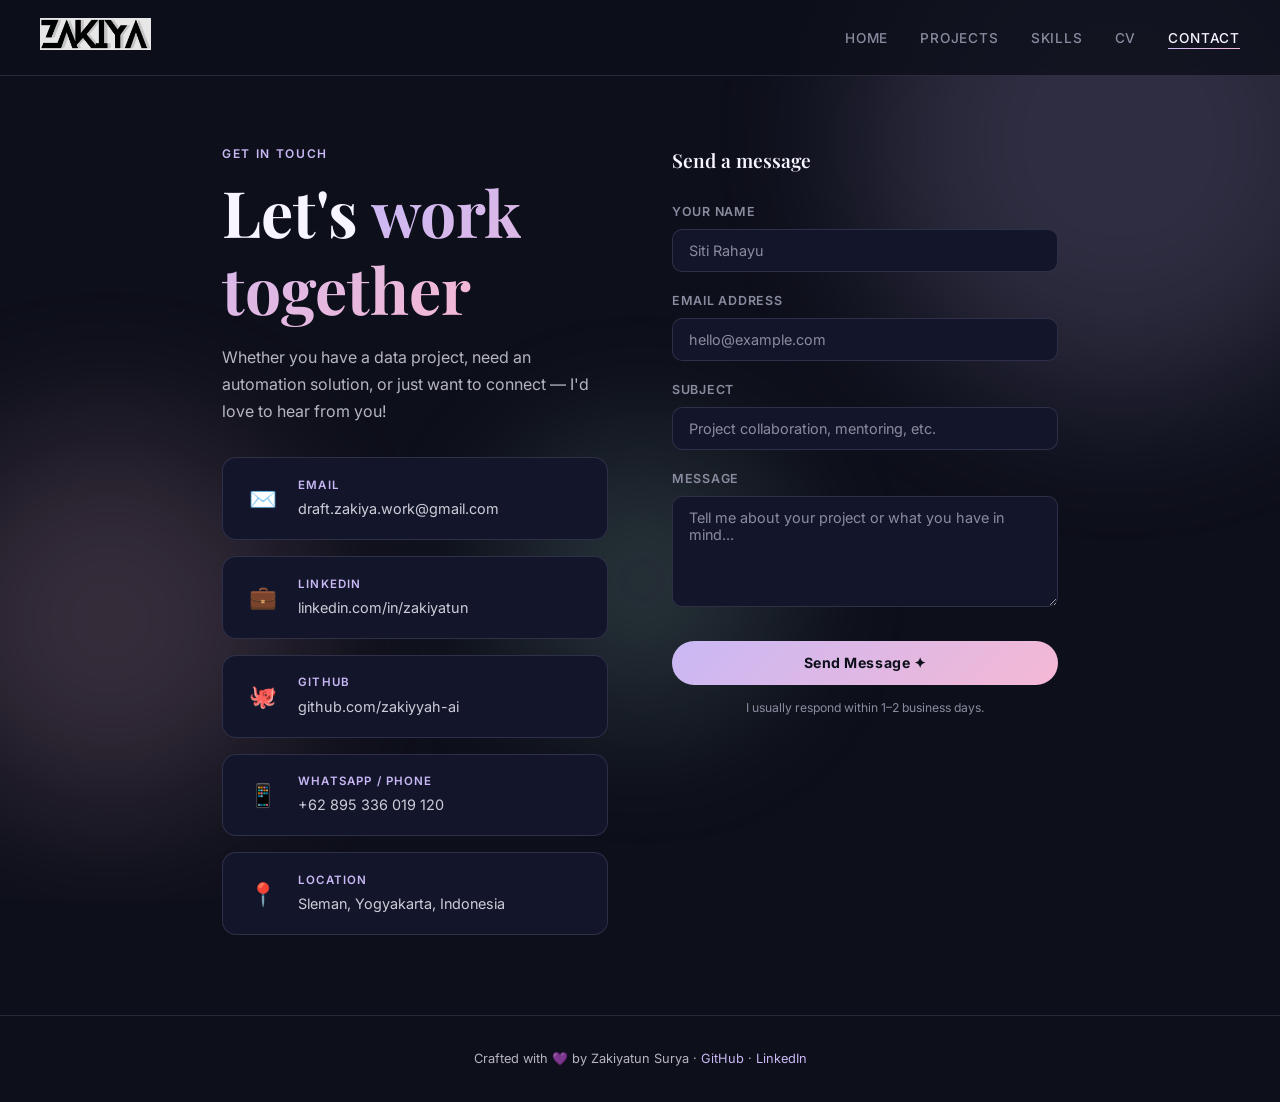
==== contact.html @ 3cfeb1b8 "Add files via upload" ====
<!DOCTYPE html>
<html lang="en">
<head>
  <meta charset="UTF-8">
  <meta name="viewport" content="width=device-width, initial-scale=1.0">
  <title>Contact — Zakiyatun Surya</title>
  <link rel="stylesheet" href="style.css">
  <style>
    .contact-wrap {
      max-width: 900px;
      margin: 0 auto;
      padding: 4rem 2rem 5rem;
      display: grid;
      grid-template-columns: 1fr 1fr;
      gap: 4rem;
      align-items: start;
    }

    .contact-left h1 { margin-bottom: 1rem; }
    .contact-left p { margin-bottom: 2rem; }

    .contact-links { display: flex; flex-direction: column; gap: 1rem; }
    .contact-link {
      display: flex;
      align-items: center;
      gap: 1rem;
      background: var(--card);
      border: 1px solid var(--border);
      border-radius: 14px;
      padding: 1.1rem 1.3rem;
      text-decoration: none;
      color: var(--white);
      transition: border-color 0.25s, transform 0.2s;
    }
    .contact-link:hover {
      border-color: rgba(201, 184, 245, 0.45);
      transform: translateX(4px);
    }
    .contact-link-icon {
      font-size: 1.4rem;
      width: 2.4rem;
      text-align: center;
    }
    .contact-link-info {}
    .contact-link-label {
      font-size: 0.72rem;
      font-weight: 600;
      letter-spacing: 0.1em;
      text-transform: uppercase;
      color: var(--lavender);
      margin-bottom: 0.1rem;
    }
    .contact-link-val {
      font-size: 0.9rem;
      color: rgba(247,245,255,0.82);
    }

    /* form side */
    .contact-right {}
    .form-title {
      font-family: 'Playfair Display', serif;
      font-size: 1.2rem;
      font-weight: 600;
      margin-bottom: 1.5rem;
    }
    .form-field { margin-bottom: 1.1rem; }
    .form-field label {
      display: block;
      font-size: 0.78rem;
      font-weight: 600;
      letter-spacing: 0.06em;
      text-transform: uppercase;
      color: var(--muted);
      margin-bottom: 0.45rem;
    }
    .form-field input,
    .form-field textarea {
      width: 100%;
      background: var(--card);
      border: 1px solid var(--border);
      border-radius: 10px;
      padding: 0.75rem 1rem;
      color: var(--white);
      font-family: 'Inter', sans-serif;
      font-size: 0.9rem;
      transition: border-color 0.2s;
      outline: none;
      resize: vertical;
    }
    .form-field input:focus,
    .form-field textarea:focus {
      border-color: rgba(201, 184, 245, 0.5);
    }
    .form-field input::placeholder,
    .form-field textarea::placeholder { color: var(--muted); }

    .form-submit {
      width: 100%;
      padding: 0.85rem;
      background: linear-gradient(135deg, var(--lavender), var(--pink));
      color: var(--navy);
      border: none;
      border-radius: 40px;
      font-family: 'Inter', sans-serif;
      font-size: 0.88rem;
      font-weight: 700;
      letter-spacing: 0.04em;
      cursor: pointer;
      transition: opacity 0.2s, transform 0.2s;
      margin-top: 0.5rem;
    }
    .form-submit:hover { opacity: 0.88; transform: translateY(-2px); }

    .form-note {
      font-size: 0.76rem;
      color: var(--muted);
      text-align: center;
      margin-top: 0.8rem;
    }

    .success-msg {
      display: none;
      background: rgba(184, 245, 228, 0.08);
      border: 1px solid rgba(184, 245, 228, 0.3);
      border-radius: 12px;
      padding: 1.2rem;
      text-align: center;
      color: var(--mint);
      font-size: 0.9rem;
      margin-top: 1rem;
    }

    @media (max-width: 700px) {
      .contact-wrap { grid-template-columns: 1fr; gap: 3rem; }
    }
  </style>
</head>
<body data-page="contact">
<script src="nav.js"></script>

<main class="page">
  <div class="contact-wrap">

    <!-- Left: info -->
    <div class="contact-left">
      <div class="section-label">Get In Touch</div>
      <h1>Let's <span class="grad">work together</span></h1>
      <p>Whether you have a data project, need an automation solution, or just want to connect — I'd love to hear from you!</p>

      <div class="contact-links">
        <a class="contact-link" href="mailto:draft.zakiya.work@gmail.com">
          <div class="contact-link-icon">✉️</div>
          <div class="contact-link-info">
            <div class="contact-link-label">Email</div>
            <div class="contact-link-val">draft.zakiya.work@gmail.com</div>
          </div>
        </a>

        <a class="contact-link" href="https://www.linkedin.com/in/zakiyatun/" target="_blank">
          <div class="contact-link-icon">💼</div>
          <div class="contact-link-info">
            <div class="contact-link-label">LinkedIn</div>
            <div class="contact-link-val">linkedin.com/in/zakiyatun</div>
          </div>
        </a>

        <a class="contact-link" href="https://github.com/zakiyyah-ai" target="_blank">
          <div class="contact-link-icon">🐙</div>
          <div class="contact-link-info">
            <div class="contact-link-label">GitHub</div>
            <div class="contact-link-val">github.com/zakiyyah-ai</div>
          </div>
        </a>

        <a class="contact-link" href="tel:+62895336019120">
          <div class="contact-link-icon">📱</div>
          <div class="contact-link-info">
            <div class="contact-link-label">WhatsApp / Phone</div>
            <div class="contact-link-val">+62 895 336 019 120</div>
          </div>
        </a>

        <div class="contact-link" style="cursor:default">
          <div class="contact-link-icon">📍</div>
          <div class="contact-link-info">
            <div class="contact-link-label">Location</div>
            <div class="contact-link-val">Sleman, Yogyakarta, Indonesia</div>
          </div>
        </div>
      </div>
    </div>

    <!-- Right: form -->
    <div class="contact-right">
      <div class="form-title">Send a message</div>
      <form id="contactForm" action="https://formspree.io/f/draft.zakiya.work@gmail.com" method="POST">
        <div class="form-field">
          <label for="name">Your Name</label>
          <input type="text" id="name" name="name" placeholder="Siti Rahayu" required>
        </div>
        <div class="form-field">
          <label for="email">Email Address</label>
          <input type="email" id="email" name="email" placeholder="hello@example.com" required>
        </div>
        <div class="form-field">
          <label for="subject">Subject</label>
          <input type="text" id="subject" name="subject" placeholder="Project collaboration, mentoring, etc.">
        </div>
        <div class="form-field">
          <label for="message">Message</label>
          <textarea id="message" name="message" rows="5" placeholder="Tell me about your project or what you have in mind..." required></textarea>
        </div>
        <button type="submit" class="form-submit">Send Message ✦</button>
        <p class="form-note">I usually respond within 1–2 business days.</p>
      </form>
      <div class="success-msg" id="successMsg">
        ✦ Message sent! Thank you for reaching out. I'll get back to you soon.
      </div>
    </div>

  </div>
</main>

<footer>
  <p>Crafted with 💜 by Zakiyatun Surya · <a href="https://github.com/zakiyyah-ai" target="_blank">GitHub</a> · <a href="https://www.linkedin.com/in/zakiyatun/" target="_blank">LinkedIn</a></p>
</footer>

<script>
  // Simple form feedback
  const form = document.getElementById('contactForm');
  const msg = document.getElementById('successMsg');
  form.addEventListener('submit', (e) => {
    // let Formspree handle the actual post; just show success hint on submit
    setTimeout(() => {
      msg.style.display = 'block';
      form.reset();
    }, 800);
  });
</script>
</body>
</html>
---- style.css ----
@import url('https://fonts.googleapis.com/css2?family=Playfair+Display:ital,wght@0,400;0,600;0,700;1,400&family=Inter:wght@300;400;500;600&display=swap');

:root {
  --navy: #0D0F1A;
  --card: #13162A;
  --card2: #1A1D2E;
  --lavender: #C9B8F5;
  --pink: #F5B8D4;
  --mint: #B8F5E4;
  --white: #F7F5FF;
  --muted: #8B8BA0;
  --border: rgba(201, 184, 245, 0.15);
}

*, *::before, *::after { box-sizing: border-box; margin: 0; padding: 0; }

html { scroll-behavior: smooth; }

body {
  background: var(--navy);
  color: var(--white);
  font-family: 'Inter', sans-serif;
  font-size: 16px;
  line-height: 1.7;
  min-height: 100vh;
  overflow-x: hidden;
}

/* ── ORBS ─────────────────────────────── */
.orb-wrap {
  position: fixed;
  inset: 0;
  pointer-events: none;
  z-index: 0;
  overflow: hidden;
}
.orb {
  position: absolute;
  border-radius: 50%;
  filter: blur(80px);
  opacity: 0.18;
  animation: drift 18s ease-in-out infinite alternate;
}
.orb-1 { width: 520px; height: 520px; background: var(--lavender); top: -120px; right: -100px; animation-duration: 20s; }
.orb-2 { width: 380px; height: 380px; background: var(--pink); bottom: 10%; left: -80px; animation-duration: 16s; animation-delay: -6s; }
.orb-3 { width: 260px; height: 260px; background: var(--mint); top: 50%; left: 40%; animation-duration: 24s; animation-delay: -10s; }

@keyframes drift {
  from { transform: translate(0, 0) scale(1); }
  to   { transform: translate(30px, 20px) scale(1.08); }
}

/* ── NAV ──────────────────────────────── */
nav {
  position: fixed;
  top: 0; left: 0; right: 0;
  z-index: 100;
  display: flex;
  align-items: center;
  justify-content: space-between;
  padding: 1.1rem 2.5rem;
  background: rgba(13, 15, 26, 0.82);
  backdrop-filter: blur(14px);
  border-bottom: 1px solid var(--border);
}

.nav-logo img {
  height: 32px;
  width: auto;
  filter: invert(1);
  opacity: 0.9;
  transition: opacity 0.2s;
}
.nav-logo img:hover { opacity: 1; }

.nav-links {
  display: flex;
  gap: 2rem;
  list-style: none;
}

.nav-links a {
  color: var(--muted);
  text-decoration: none;
  font-size: 0.85rem;
  font-weight: 500;
  letter-spacing: 0.06em;
  text-transform: uppercase;
  transition: color 0.2s;
  position: relative;
}
.nav-links a::after {
  content: '';
  position: absolute;
  bottom: -3px; left: 0; right: 0;
  height: 1px;
  background: linear-gradient(90deg, var(--lavender), var(--pink));
  transform: scaleX(0);
  transform-origin: left;
  transition: transform 0.25s;
}
.nav-links a:hover, .nav-links a.active { color: var(--white); }
.nav-links a:hover::after, .nav-links a.active::after { transform: scaleX(1); }

/* ── HAMBURGER ────────────────────────── */
.hamburger {
  display: none;
  flex-direction: column;
  gap: 5px;
  cursor: pointer;
  padding: 4px;
  background: none;
  border: none;
  z-index: 200;
}
.hamburger span {
  display: block;
  width: 24px;
  height: 2px;
  background: var(--lavender);
  border-radius: 2px;
  transition: all 0.3s ease;
}
.hamburger.open span:nth-child(1) { transform: translateY(7px) rotate(45deg); }
.hamburger.open span:nth-child(2) { opacity: 0; }
.hamburger.open span:nth-child(3) { transform: translateY(-7px) rotate(-45deg); }

.mobile-menu {
  display: none;
  position: fixed;
  inset: 0;
  background: rgba(13, 15, 26, 0.97);
  z-index: 99;
  flex-direction: column;
  align-items: center;
  justify-content: center;
  gap: 2.5rem;
  opacity: 0;
  pointer-events: none;
  transition: opacity 0.3s;
}
.mobile-menu.open {
  opacity: 1;
  pointer-events: all;
}
.mobile-menu a {
  color: var(--white);
  text-decoration: none;
  font-family: 'Playfair Display', serif;
  font-size: 2rem;
  font-weight: 600;
  letter-spacing: 0.04em;
  transition: color 0.2s;
  position: relative;
}
.mobile-menu a::after {
  content: '';
  position: absolute;
  bottom: -4px; left: 0; right: 0;
  height: 2px;
  background: linear-gradient(90deg, var(--lavender), var(--pink));
  transform: scaleX(0);
  transform-origin: left;
  transition: transform 0.25s;
}
.mobile-menu a:hover { color: var(--lavender); }
.mobile-menu a:hover::after { transform: scaleX(1); }

/* ── PAGE WRAPPER ─────────────────────── */
.page {
  position: relative;
  z-index: 1;
  padding-top: 80px;
  min-height: 100vh;
}

/* ── SECTION HELPERS ─────────────────── */
.section {
  max-width: 1000px;
  margin: 0 auto;
  padding: 5rem 2rem;
}

.section-label {
  font-size: 0.75rem;
  font-weight: 600;
  letter-spacing: 0.14em;
  text-transform: uppercase;
  color: var(--lavender);
  margin-bottom: 0.6rem;
}

h1, h2 {
  font-family: 'Playfair Display', serif;
  font-weight: 700;
  line-height: 1.2;
}

h1 { font-size: clamp(2.4rem, 6vw, 4rem); }
h2 { font-size: clamp(1.8rem, 4vw, 2.6rem); }
h3 { font-family: 'Playfair Display', serif; font-size: 1.2rem; font-weight: 600; }

p { color: rgba(247, 245, 255, 0.72); }

/* ── GRADIENT TEXT ────────────────────── */
.grad {
  background: linear-gradient(135deg, var(--lavender) 0%, var(--pink) 100%);
  -webkit-background-clip: text;
  -webkit-text-fill-color: transparent;
  background-clip: text;
}

/* ── CARDS ────────────────────────────── */
.card {
  background: var(--card);
  border: 1px solid var(--border);
  border-radius: 16px;
  padding: 1.8rem;
  transition: border-color 0.25s, transform 0.25s;
}
.card:hover {
  border-color: rgba(201, 184, 245, 0.4);
  transform: translateY(-3px);
}

/* ── TAGS ─────────────────────────────── */
.tag {
  display: inline-block;
  background: rgba(201, 184, 245, 0.1);
  border: 1px solid rgba(201, 184, 245, 0.25);
  color: var(--lavender);
  font-size: 0.72rem;
  font-weight: 500;
  letter-spacing: 0.06em;
  padding: 0.25rem 0.7rem;
  border-radius: 20px;
}
.tag.pink {
  background: rgba(245, 184, 212, 0.1);
  border-color: rgba(245, 184, 212, 0.25);
  color: var(--pink);
}

/* ── BUTTONS ──────────────────────────── */
.btn {
  display: inline-flex;
  align-items: center;
  gap: 0.5rem;
  padding: 0.7rem 1.5rem;
  border-radius: 40px;
  font-size: 0.85rem;
  font-weight: 600;
  letter-spacing: 0.04em;
  text-decoration: none;
  cursor: pointer;
  border: none;
  transition: all 0.25s;
}
.btn-primary {
  background: linear-gradient(135deg, var(--lavender), var(--pink));
  color: var(--navy);
}
.btn-primary:hover { opacity: 0.88; transform: translateY(-2px); }
.btn-outline {
  background: transparent;
  border: 1px solid var(--border);
  color: var(--lavender);
}
.btn-outline:hover {
  border-color: var(--lavender);
  background: rgba(201, 184, 245, 0.08);
}

/* ── FOOTER ───────────────────────────── */
footer {
  position: relative;
  z-index: 1;
  border-top: 1px solid var(--border);
  padding: 2rem;
  text-align: center;
  font-size: 0.8rem;
  color: var(--muted);
}
footer a { color: var(--lavender); text-decoration: none; }
footer a:hover { text-decoration: underline; }

/* ── DIVIDER ──────────────────────────── */
.divider {
  height: 1px;
  background: linear-gradient(90deg, transparent, var(--border), transparent);
  margin: 0 2rem;
}

/* ── RESPONSIVE ───────────────────────── */
@media (max-width: 768px) {
  nav { padding: 1rem 1.5rem; }
  .nav-links { display: none; }
  .hamburger { display: flex; }
  .mobile-menu { display: flex; }
  .section { padding: 3.5rem 1.25rem; }
}
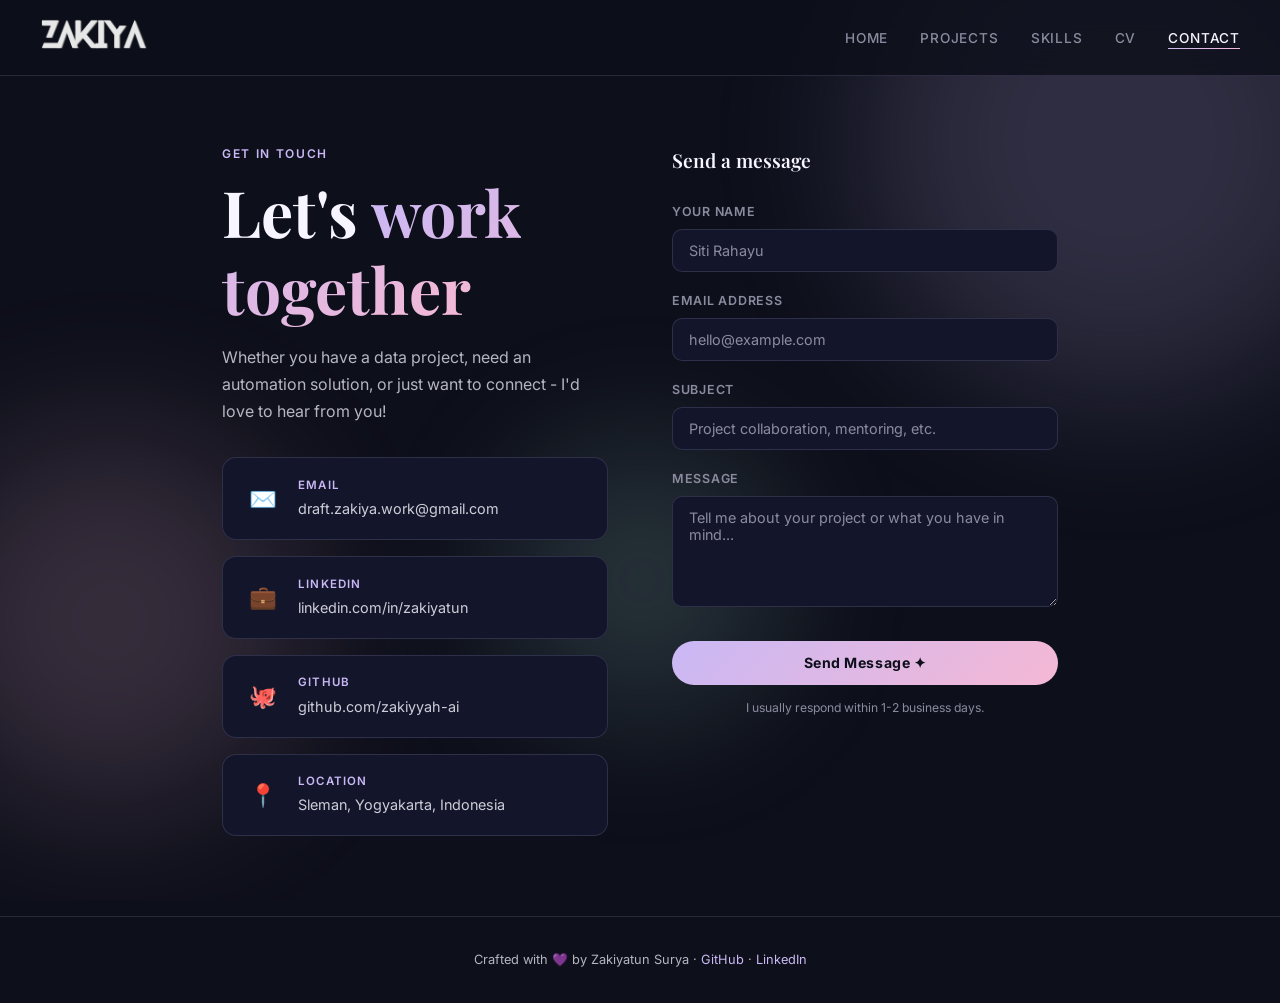
==== commit d936ba74: "Update contact.html" ====
--- a/contact.html
+++ b/contact.html
@@ -3,7 +3,7 @@
 <head>
   <meta charset="UTF-8">
   <meta name="viewport" content="width=device-width, initial-scale=1.0">
-  <title>Contact — Zakiyatun Surya</title>
+  <title>Contact - Zakiyatun Surya</title>
   <link rel="stylesheet" href="style.css">
   <style>
     .contact-wrap {
@@ -145,7 +145,7 @@
     <div class="contact-left">
       <div class="section-label">Get In Touch</div>
       <h1>Let's <span class="grad">work together</span></h1>
-      <p>Whether you have a data project, need an automation solution, or just want to connect — I'd love to hear from you!</p>
+      <p>Whether you have a data project, need an automation solution, or just want to connect - I'd love to hear from you!</p>
 
       <div class="contact-links">
         <a class="contact-link" href="mailto:draft.zakiya.work@gmail.com">
@@ -169,14 +169,6 @@
           <div class="contact-link-info">
             <div class="contact-link-label">GitHub</div>
             <div class="contact-link-val">github.com/zakiyyah-ai</div>
-          </div>
-        </a>
-
-        <a class="contact-link" href="tel:+62895336019120">
-          <div class="contact-link-icon">📱</div>
-          <div class="contact-link-info">
-            <div class="contact-link-label">WhatsApp / Phone</div>
-            <div class="contact-link-val">+62 895 336 019 120</div>
           </div>
         </a>
 
@@ -211,7 +203,7 @@
           <textarea id="message" name="message" rows="5" placeholder="Tell me about your project or what you have in mind..." required></textarea>
         </div>
         <button type="submit" class="form-submit">Send Message ✦</button>
-        <p class="form-note">I usually respond within 1–2 business days.</p>
+        <p class="form-note">I usually respond within 1-2 business days.</p>
       </form>
       <div class="success-msg" id="successMsg">
         ✦ Message sent! Thank you for reaching out. I'll get back to you soon.
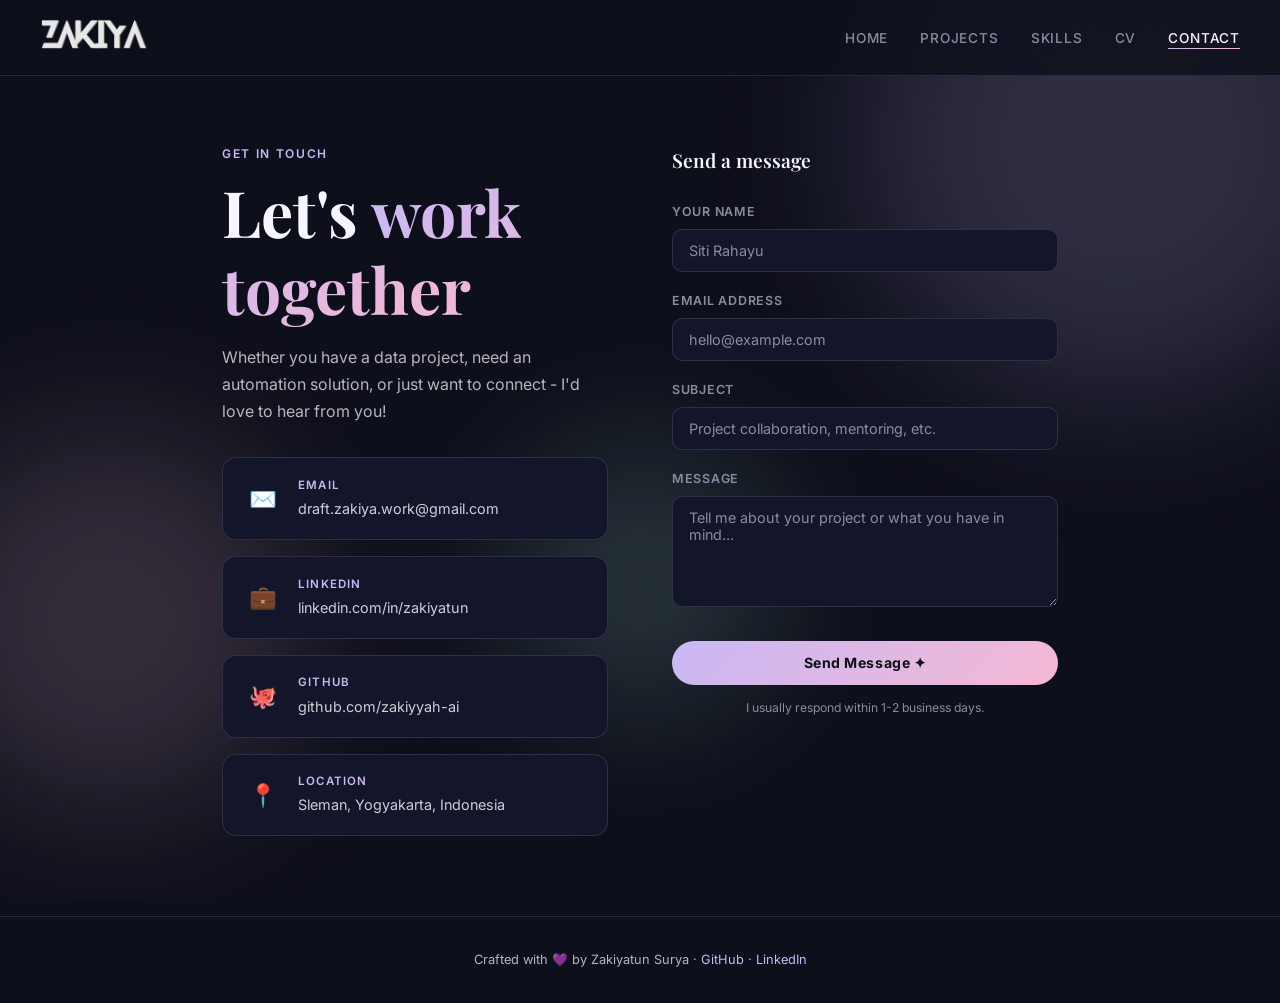
==== commit 5c01bde8: "Update contact.html" ====
--- a/contact.html
+++ b/contact.html
@@ -3,6 +3,8 @@
 <head>
   <meta charset="UTF-8">
   <meta name="viewport" content="width=device-width, initial-scale=1.0">
+  <meta property="og:description" content="Operations Specialist and Automation Enthusiast with experience in Python, Google Apps Script, and Data Analytics." />
+  <link rel="icon" type="image/png" href="favicon.png">
   <title>Contact - Zakiyatun Surya</title>
   <link rel="stylesheet" href="style.css">
   <style>
--- a/style.css
+++ b/style.css
@@ -128,13 +128,20 @@
 .mobile-menu {
   display: none;
   position: fixed;
-  inset: 0;
+  top: 0;
+  left: 0;
+  bottom: 0;
+  width: max-content;
+  min-width: 160px;
   background: rgba(13, 15, 26, 0.97);
+  backdrop-filter: blur(14px);
+  border-right: 1px solid var(--border);
   z-index: 99;
   flex-direction: column;
-  align-items: center;
-  justify-content: center;
-  gap: 2.5rem;
+  align-items: flex-start;
+  justify-content: flex-start;
+  gap: 1.2rem;
+  padding: 100px 2.5rem 2.5rem 1.5rem;
   opacity: 0;
   pointer-events: none;
   transition: opacity 0.3s;
@@ -144,27 +151,30 @@
   pointer-events: all;
 }
 .mobile-menu a {
-  color: var(--white);
+  color: var(--muted);
   text-decoration: none;
-  font-family: 'Playfair Display', serif;
-  font-size: 2rem;
-  font-weight: 600;
-  letter-spacing: 0.04em;
+  font-family: 'Inter', sans-serif;
+  font-size: 1rem;
+  font-weight: 500;
+  letter-spacing: 0.06em;
+  text-transform: uppercase;
   transition: color 0.2s;
   position: relative;
 }
 .mobile-menu a::after {
   content: '';
   position: absolute;
-  bottom: -4px; left: 0; right: 0;
-  height: 2px;
+  bottom: -3px; left: 0; right: 0;
+  height: 1px;
   background: linear-gradient(90deg, var(--lavender), var(--pink));
   transform: scaleX(0);
   transform-origin: left;
   transition: transform 0.25s;
 }
-.mobile-menu a:hover { color: var(--lavender); }
+.mobile-menu a:hover { color: var(--white); }
 .mobile-menu a:hover::after { transform: scaleX(1); }
+.mobile-menu a.active { color: var(--white); }
+.mobile-menu a.active::after { transform: scaleX(1); }
 
 /* ── PAGE WRAPPER ─────────────────────── */
 .page {
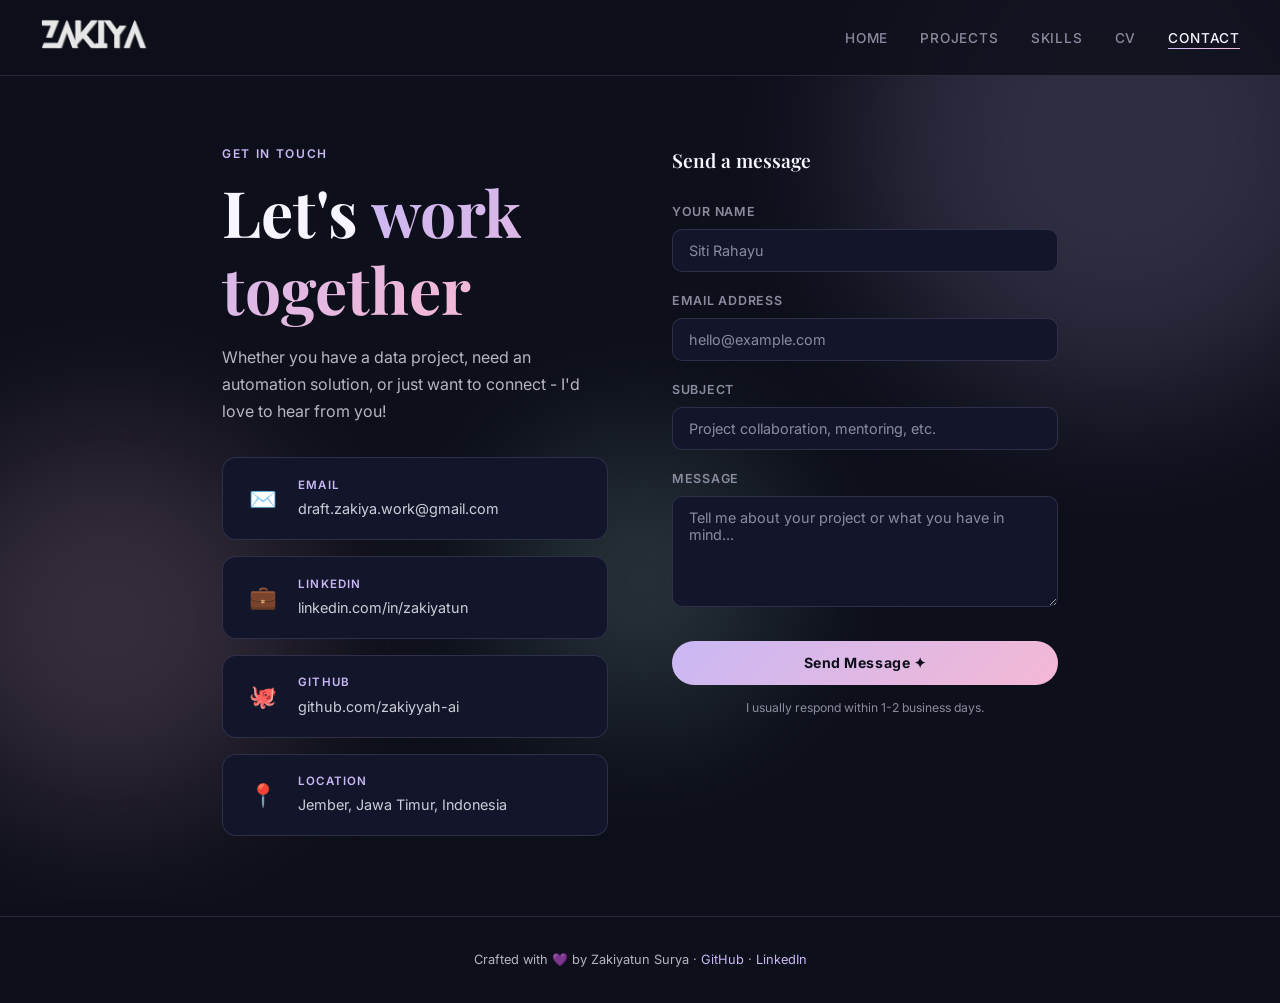
==== commit ace1295a: "Update contact.html" ====
--- a/contact.html
+++ b/contact.html
@@ -5,6 +5,7 @@
   <meta name="viewport" content="width=device-width, initial-scale=1.0">
   <meta property="og:description" content="Operations Specialist and Automation Enthusiast with experience in Python, Google Apps Script, and Data Analytics." />
   <link rel="icon" type="image/png" href="favicon.png">
+  <link rel="apple-touch-icon" href="favicon.png">
   <title>Contact - Zakiyatun Surya</title>
   <link rel="stylesheet" href="style.css">
   <style>
@@ -178,7 +179,7 @@
           <div class="contact-link-icon">📍</div>
           <div class="contact-link-info">
             <div class="contact-link-label">Location</div>
-            <div class="contact-link-val">Sleman, Yogyakarta, Indonesia</div>
+            <div class="contact-link-val">Jember, Jawa Timur, Indonesia</div>
           </div>
         </div>
       </div>
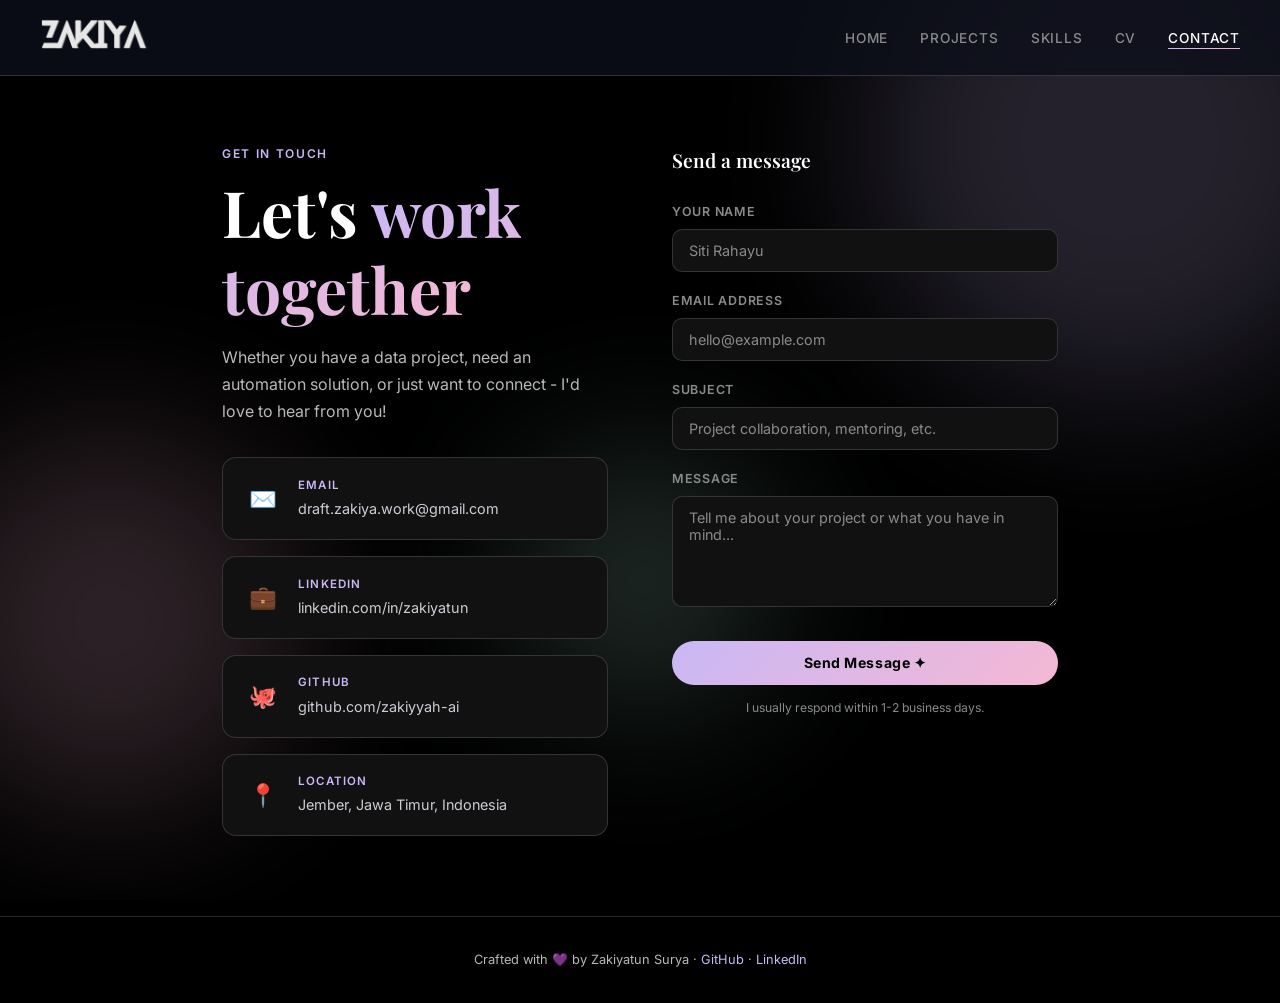
==== commit fe7b2b48: "Update contact.html" ====
--- a/contact.html
+++ b/contact.html
@@ -3,7 +3,12 @@
 <head>
   <meta charset="UTF-8">
   <meta name="viewport" content="width=device-width, initial-scale=1.0">
+  <meta name="description" content="Get in touch with Zakiyatun Surya for data projects, automation solutions, or collaboration opportunities." />
+  <meta property="og:type" content="website" />
+  <meta property="og:title" content="Contact - Zakiyatun Surya" />
   <meta property="og:description" content="Operations Specialist and Automation Enthusiast with experience in Python, Google Apps Script, and Data Analytics." />
+  <meta property="og:url" content="https://zakiyyah-ai.github.io/contact.html" />
+  <meta property="og:image" content="https://zakiyyah-ai.github.io/favicon.png" />
   <link rel="icon" type="image/png" href="favicon.png">
   <link rel="apple-touch-icon" href="favicon.png">
   <title>Contact - Zakiyatun Surya</title>
--- a/style.css
+++ b/style.css
@@ -1,15 +1,15 @@
 @import url('https://fonts.googleapis.com/css2?family=Playfair+Display:ital,wght@0,400;0,600;0,700;1,400&family=Inter:wght@300;400;500;600&display=swap');
 
 :root {
-  --navy: #0D0F1A;
-  --card: #13162A;
-  --card2: #1A1D2E;
+  --navy: #000000;
+  --card: #111111;
+  --card2: #1A1A1A;
   --lavender: #C9B8F5;
   --pink: #F5B8D4;
   --mint: #B8F5E4;
-  --white: #F7F5FF;
-  --muted: #8B8BA0;
-  --border: rgba(201, 184, 245, 0.15);
+  --white: #FFFFFF;
+  --muted: #8A8A8A;
+  --border: rgba(255, 255, 255, 0.15);
 }
 
 *, *::before, *::after { box-sizing: border-box; margin: 0; padding: 0; }
@@ -210,7 +210,7 @@
 h2 { font-size: clamp(1.8rem, 4vw, 2.6rem); }
 h3 { font-family: 'Playfair Display', serif; font-size: 1.2rem; font-weight: 600; }
 
-p { color: rgba(247, 245, 255, 0.72); }
+p { color: rgba(255, 255, 255, 0.72); }
 
 /* ── GRADIENT TEXT ────────────────────── */
 .grad {
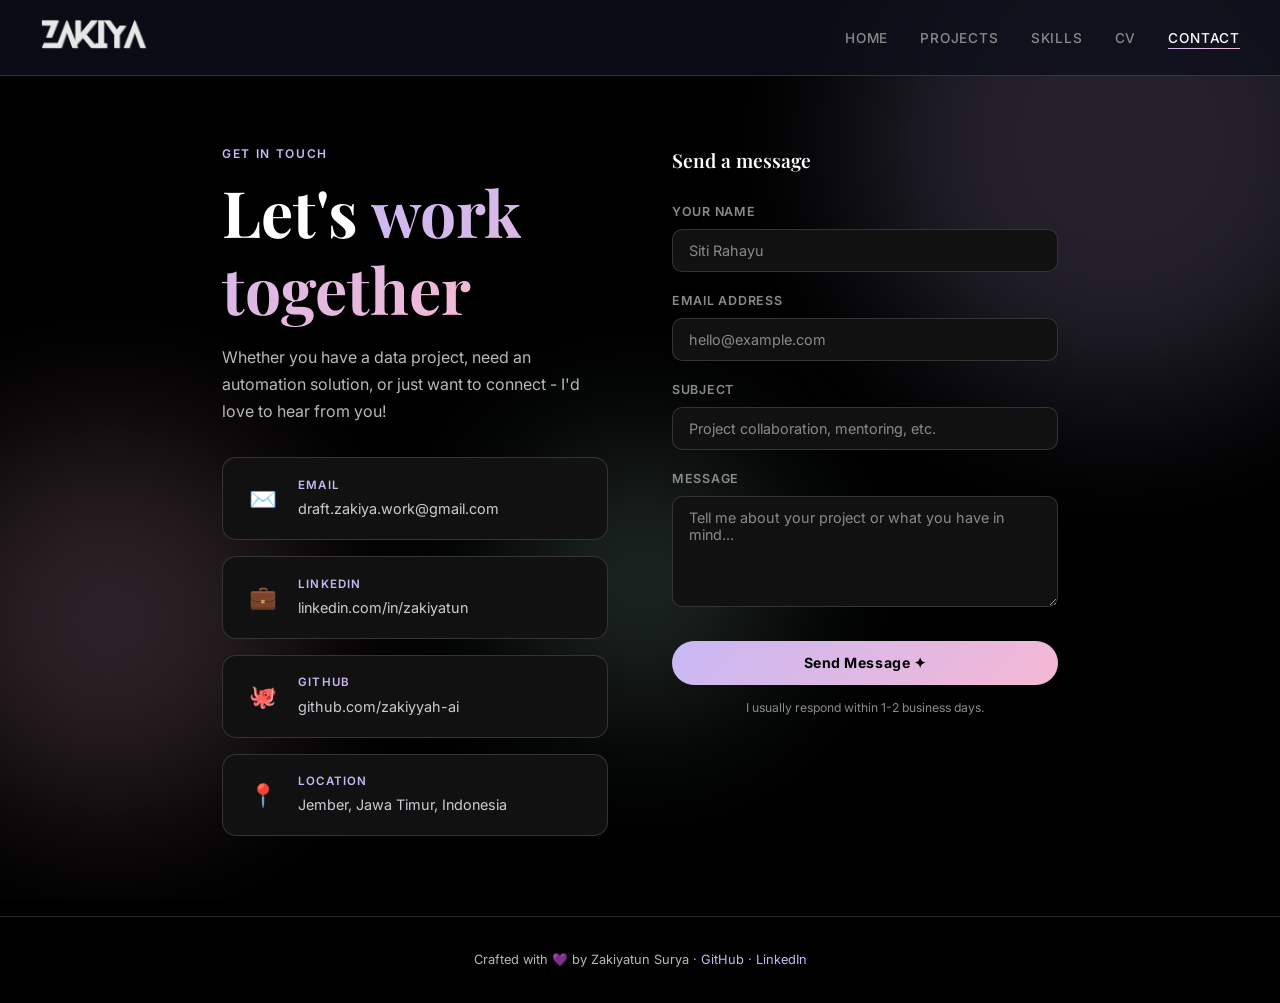
==== commit 0ee62374: "Update contact.html" ====
--- a/contact.html
+++ b/contact.html
@@ -138,6 +138,18 @@
       margin-top: 1rem;
     }
 
+    .error-msg {
+      display: none;
+      background: rgba(245, 184, 184, 0.08);
+      border: 1px solid rgba(245, 184, 184, 0.3);
+      border-radius: 12px;
+      padding: 1.2rem;
+      text-align: center;
+      color: #F5B8B8;
+      font-size: 0.9rem;
+      margin-top: 1rem;
+    }
+
     @media (max-width: 700px) {
       .contact-wrap { grid-template-columns: 1fr; gap: 3rem; }
     }
@@ -193,7 +205,7 @@
     <!-- Right: form -->
     <div class="contact-right">
       <div class="form-title">Send a message</div>
-      <form id="contactForm" action="https://formspree.io/f/draft.zakiya.work@gmail.com" method="POST">
+      <form id="contactForm" action="https://formspree.io/f/xdekznvg" method="POST">
         <div class="form-field">
           <label for="name">Your Name</label>
           <input type="text" id="name" name="name" placeholder="Siti Rahayu" required>
@@ -216,6 +228,9 @@
       <div class="success-msg" id="successMsg">
         ✦ Message sent! Thank you for reaching out. I'll get back to you soon.
       </div>
+      <div class="error-msg" id="errorMsg">
+        ✦ Something went wrong. Please try again, or email me directly at <a href="mailto:draft.zakiya.work@gmail.com" style="color:inherit;text-decoration:underline">draft.zakiya.work@gmail.com</a>.
+      </div>
     </div>
 
   </div>
@@ -226,15 +241,37 @@
 </footer>
 
 <script>
-  // Simple form feedback
   const form = document.getElementById('contactForm');
   const msg = document.getElementById('successMsg');
-  form.addEventListener('submit', (e) => {
-    // let Formspree handle the actual post; just show success hint on submit
-    setTimeout(() => {
-      msg.style.display = 'block';
-      form.reset();
-    }, 800);
+  const errMsg = document.getElementById('errorMsg');
+  const submitBtn = form.querySelector('.form-submit');
+
+  form.addEventListener('submit', async (e) => {
+    e.preventDefault();
+    msg.style.display = 'none';
+    errMsg.style.display = 'none';
+    submitBtn.disabled = true;
+    submitBtn.textContent = 'Sending...';
+
+    try {
+      const response = await fetch(form.action, {
+        method: 'POST',
+        body: new FormData(form),
+        headers: { 'Accept': 'application/json' }
+      });
+
+      if (response.ok) {
+        msg.style.display = 'block';
+        form.reset();
+      } else {
+        errMsg.style.display = 'block';
+      }
+    } catch (err) {
+      errMsg.style.display = 'block';
+    } finally {
+      submitBtn.disabled = false;
+      submitBtn.textContent = 'Send Message ✦';
+    }
   });
 </script>
 </body>
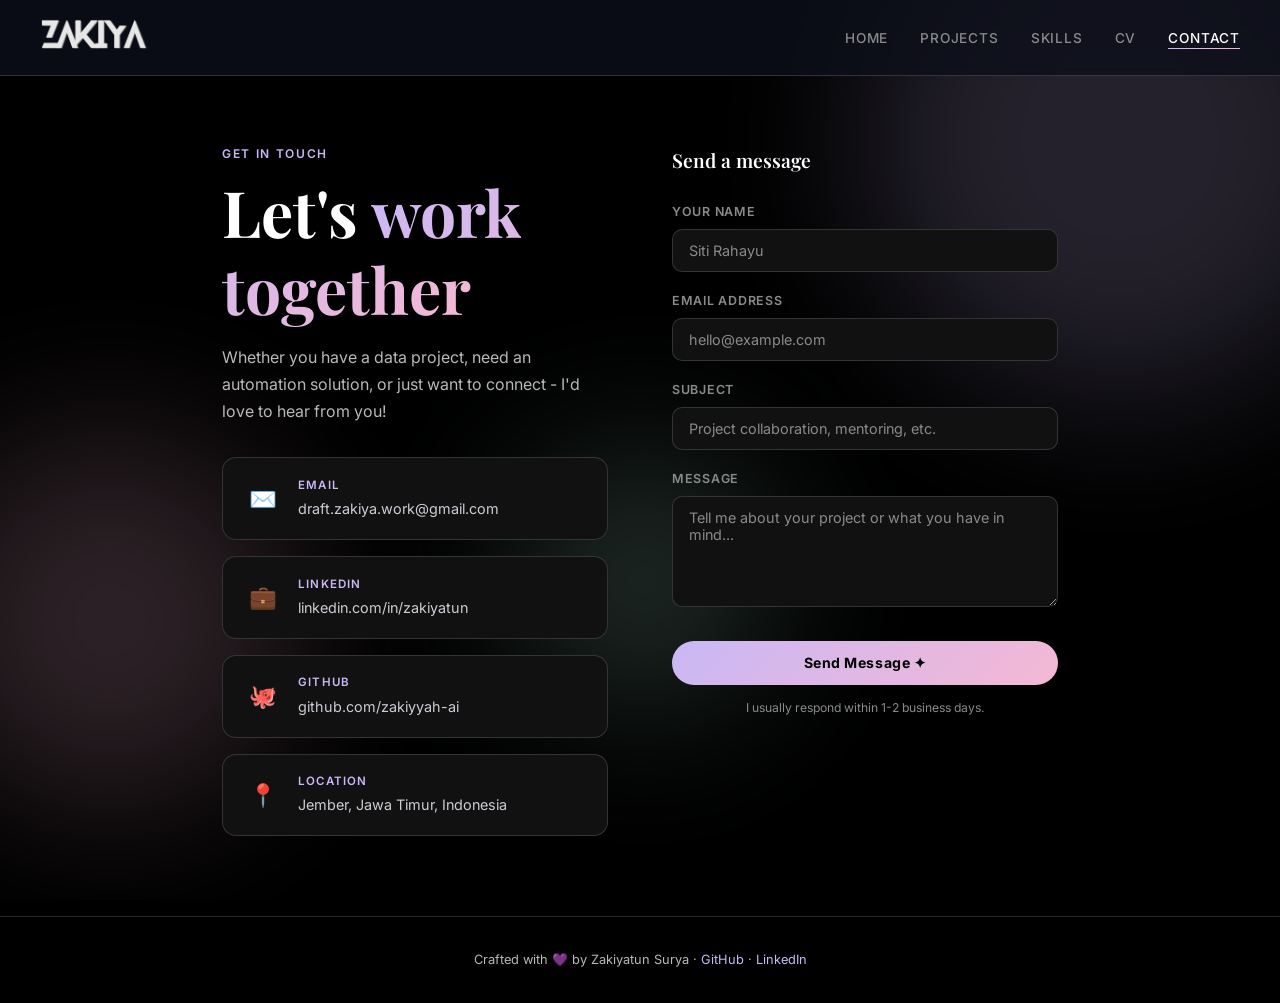
==== commit 1c7eaa24: "Update contact.html" ====
--- a/contact.html
+++ b/contact.html
@@ -6,7 +6,7 @@
   <meta name="description" content="Get in touch with Zakiyatun Surya for data projects, automation solutions, or collaboration opportunities." />
   <meta property="og:type" content="website" />
   <meta property="og:title" content="Contact - Zakiyatun Surya" />
-  <meta property="og:description" content="Operations Specialist and Automation Enthusiast with experience in Python, Google Apps Script, and Data Analytics." />
+  <meta property="og:description" content="Operations Specialist turned Automation Builder. I design data workflows, ship my own tools, and turn manual chaos into systems that scale." />
   <meta property="og:url" content="https://zakiyyah-ai.github.io/contact.html" />
   <meta property="og:image" content="https://zakiyyah-ai.github.io/favicon.png" />
   <link rel="icon" type="image/png" href="favicon.png">
--- a/style.css
+++ b/style.css
@@ -250,6 +250,16 @@
   border-color: rgba(245, 184, 212, 0.25);
   color: var(--pink);
 }
+.tag.mint {
+  background: rgba(184, 245, 228, 0.1);
+  border-color: rgba(184, 245, 228, 0.25);
+  color: var(--mint);
+}
+.tag.peach {
+  background: rgba(255, 201, 160, 0.1);
+  border-color: rgba(255, 201, 160, 0.25);
+  color: #FFC9A0;
+}
 
 /* ── BUTTONS ──────────────────────────── */
 .btn {
